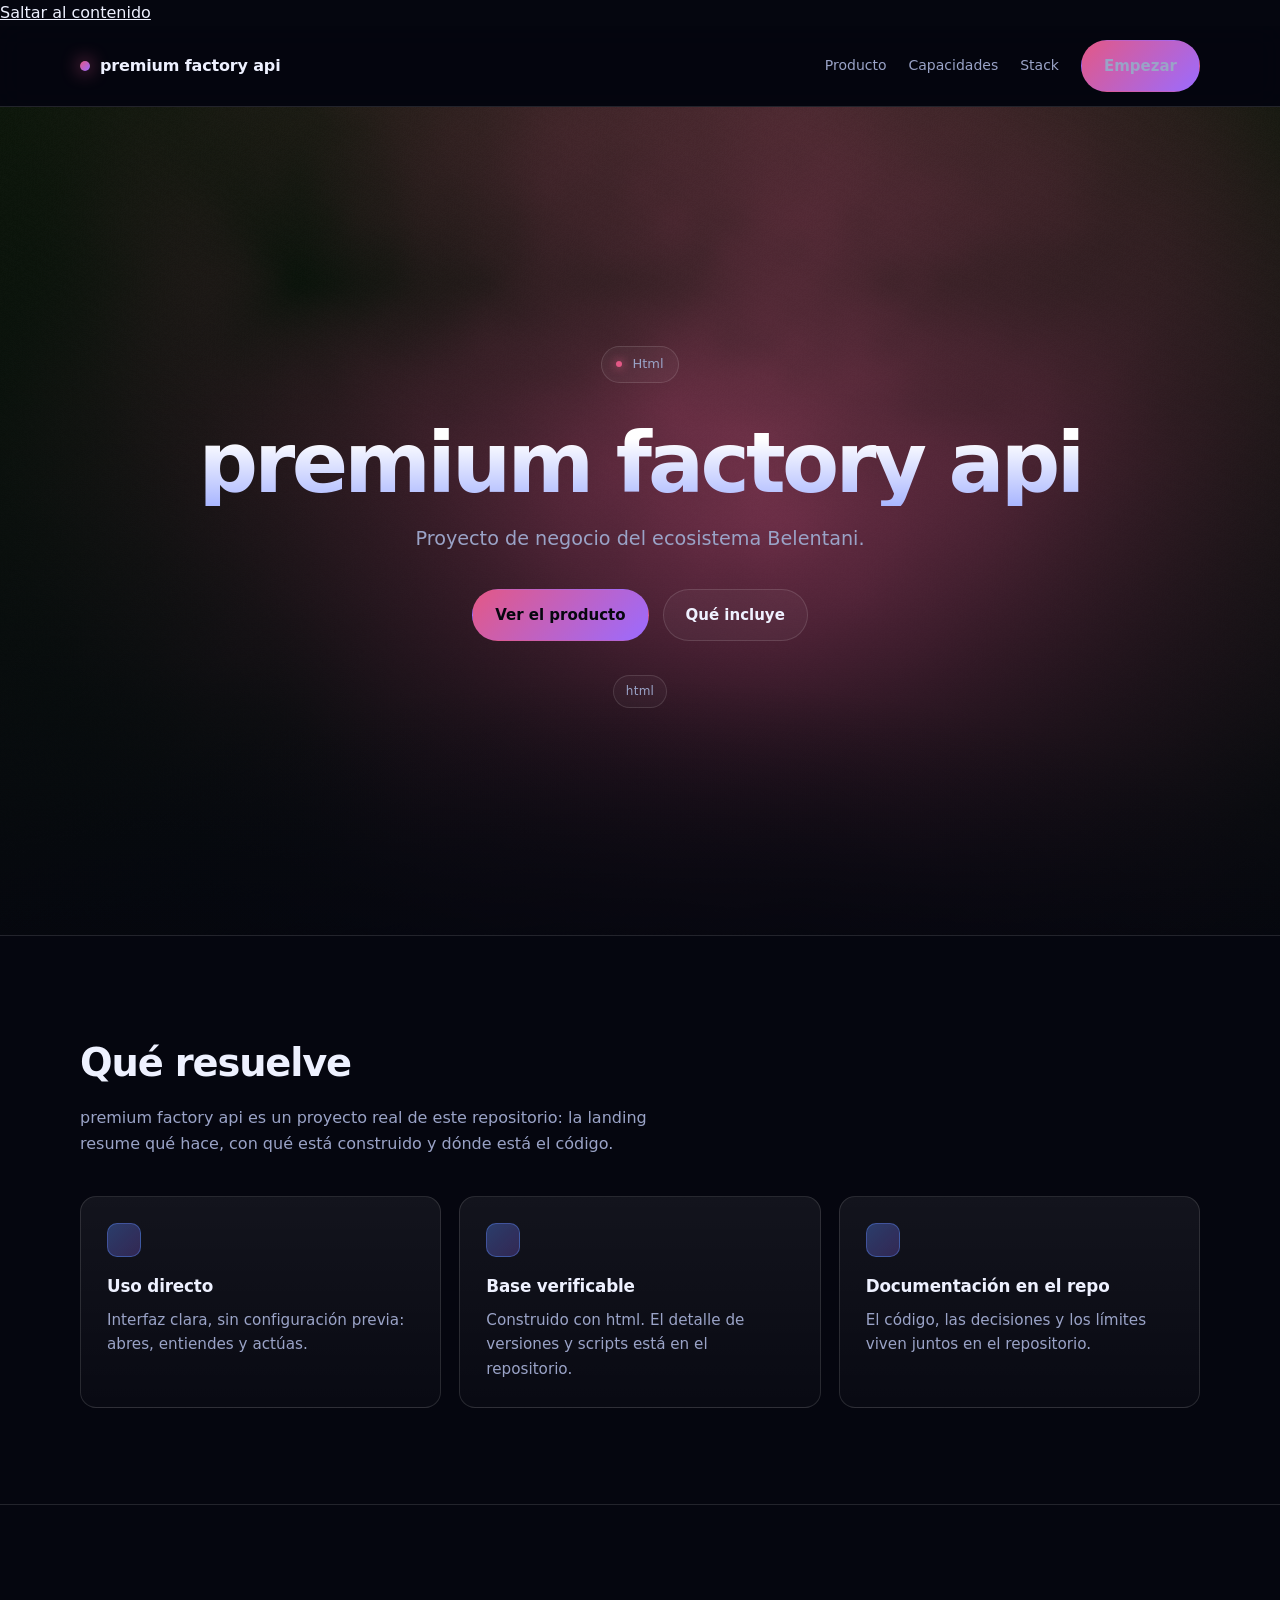
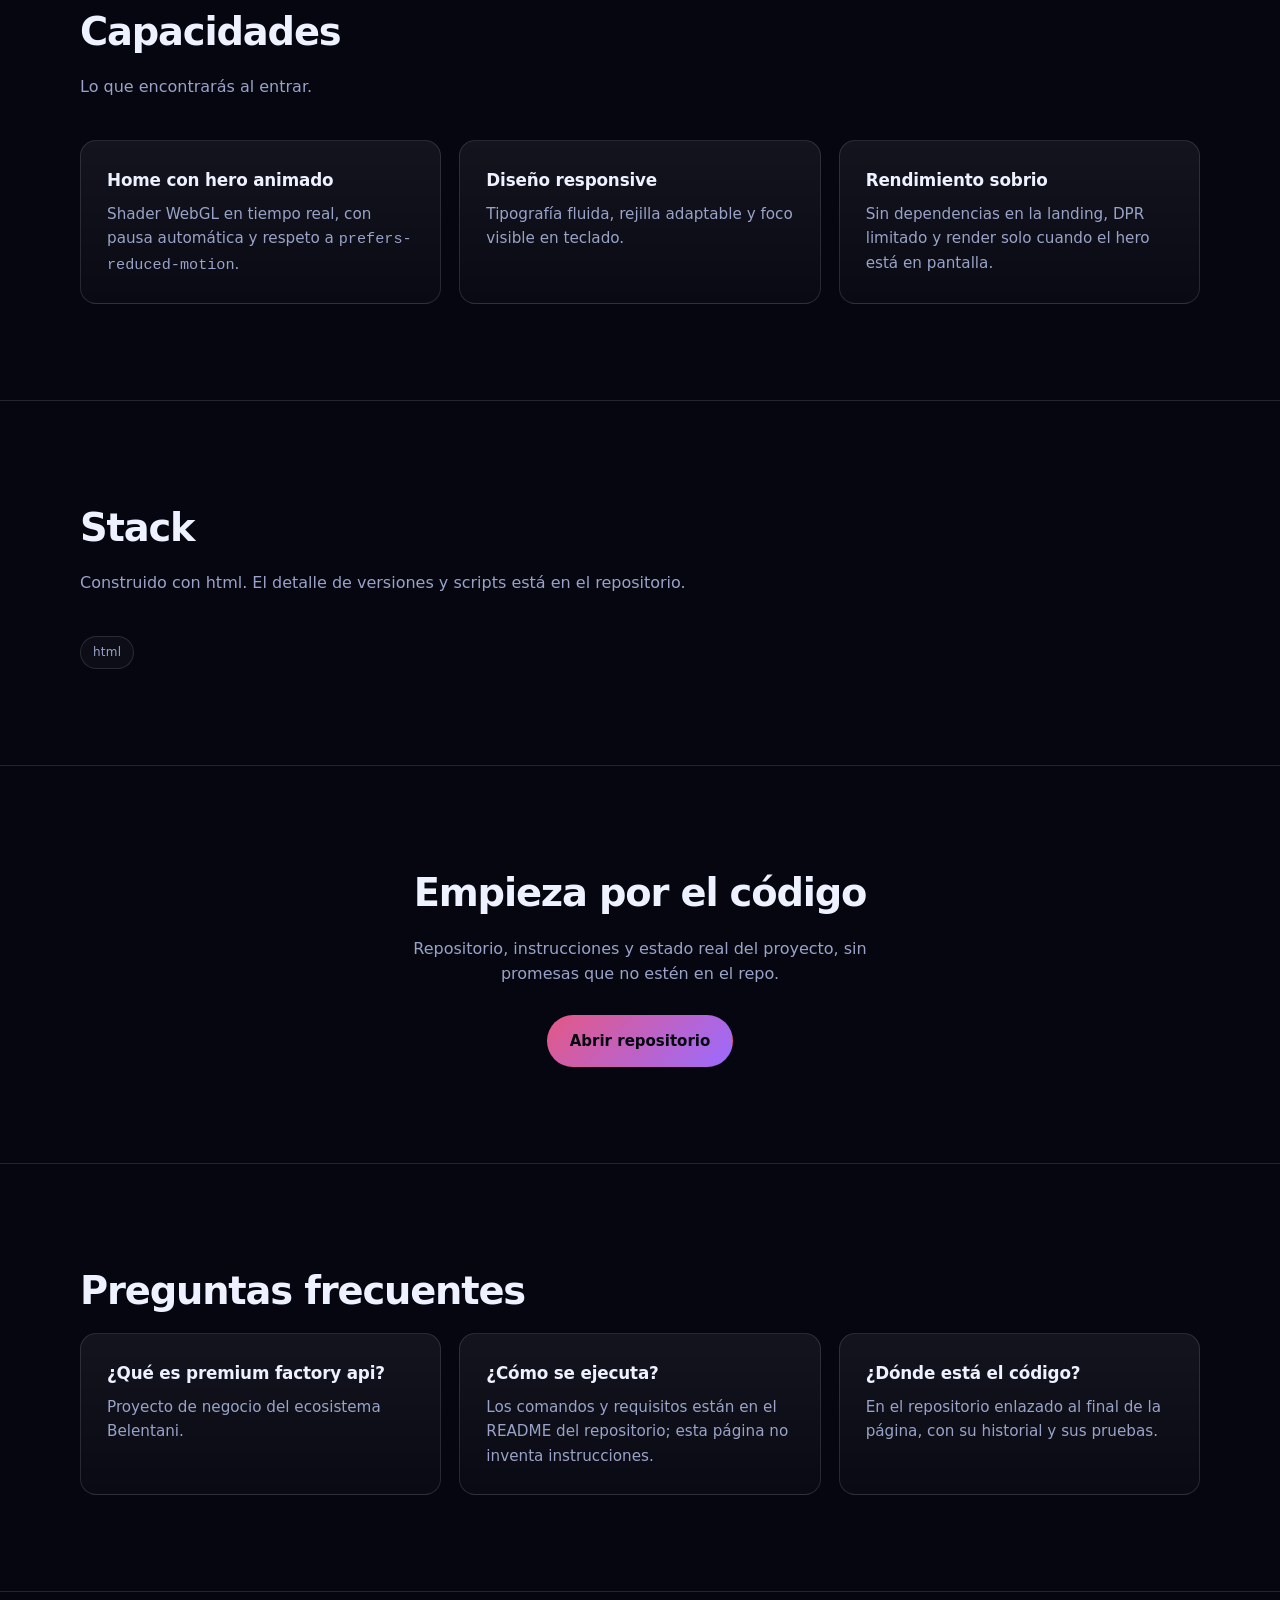
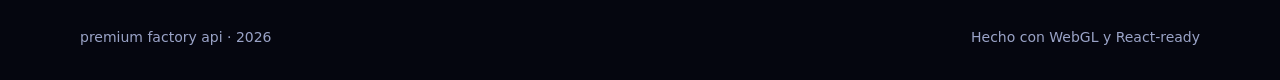
==== site/index.html @ 3f8a0525 "chore: apply verified line-level fixes Generated with Codebuff 🤖 Co-Authored-By: Codebuff <noreply@c" ====
<!doctype html>
<html lang="es">
<head>
<meta charset="utf-8" />
<meta name="viewport" content="width=device-width, initial-scale=1" />
<title>premium factory api — Proyecto de negocio del ecosistema Belentani.</title>
<meta name="description" content="Proyecto de negocio del ecosistema Belentani." />
<meta name="color-scheme" content="dark" />
<meta property="og:title" content="premium factory api" />
<meta property="og:description" content="Proyecto de negocio del ecosistema Belentani." />
<meta property="og:type" content="website" />
<style>
:root {
  --bg: #05060f;
  --panel: rgba(255, 255, 255, 0.04);
  --line: rgba(255, 255, 255, 0.12);
  --ink: #eef1ff;
  --muted: #9aa3c7;
  --accent: #5b8cff;
  --accent-2: #9b6bff;
  --radius: 16px;
  --max: 1120px;
}

* { box-sizing: border-box; }

html, body { margin: 0; padding: 0; }

body {
  background: var(--bg);
  color: var(--ink);
  font: 16px/1.6 ui-sans-serif, system-ui, -apple-system, "Segoe UI", Roboto, sans-serif;
  -webkit-font-smoothing: antialiased;
}

a { color: inherit; }

.wrap { width: min(100% - 40px, var(--max)); margin-inline: auto; }

.nav {
  position: sticky; top: 0; z-index: 20;
  backdrop-filter: blur(14px);
  background: rgba(5, 6, 15, 0.55);
  border-bottom: 1px solid var(--line);
}

.nav__inner {
  display: flex; align-items: center; justify-content: space-between;
  gap: 20px; padding: 14px 0;
}

.brand { display: flex; align-items: center; gap: 10px; font-weight: 700; letter-spacing: -0.01em; text-decoration: none; }

.brand__dot {
  width: 10px; height: 10px; border-radius: 50%;
  background: linear-gradient(135deg, var(--accent), var(--accent-2));
  box-shadow: 0 0 18px var(--accent);
}

.nav__links { display: flex; gap: 22px; align-items: center; font-size: 14px; }

.nav__links a { color: var(--muted); text-decoration: none; }
.nav__links a:hover, .nav__links a:focus-visible { color: var(--ink); }

.btn {
  display: inline-flex; align-items: center; justify-content: center; gap: 8px;
  padding: 13px 22px; border-radius: 999px; text-decoration: none;
  font-weight: 600; font-size: 15px; border: 1px solid transparent;
  transition: transform .18s ease, box-shadow .18s ease, background .18s ease;
}

.btn--primary { background: linear-gradient(135deg, var(--accent), var(--accent-2)); color: #06070f; }
.btn--primary:hover { transform: translateY(-2px); box-shadow: 0 14px 40px rgba(91, 140, 255, .35); }

.btn--ghost { border-color: var(--line); color: var(--ink); background: var(--panel); }
.btn--ghost:hover { border-color: rgba(255, 255, 255, .3); }

.hero { position: relative; min-height: 92vh; display: grid; place-items: center; overflow: hidden; }

.hero__canvas { position: absolute; inset: 0; width: 100%; height: 100%; display: block; }

.hero__veil {
  position: absolute; inset: 0; pointer-events: none;
  background:
    radial-gradient(1200px 600px at 50% 120%, rgba(5, 6, 15, .95), transparent 70%),
    linear-gradient(180deg, rgba(5, 6, 15, .25), rgba(5, 6, 15, .9));
}

.hero__content { position: relative; z-index: 2; text-align: center; padding: 96px 0; }

.eyebrow {
  display: inline-flex; align-items: center; gap: 10px;
  padding: 7px 14px; border: 1px solid var(--line); border-radius: 999px;
  background: rgba(255, 255, 255, .04); font-size: 13px; color: var(--muted);
}

.eyebrow span { width: 6px; height: 6px; border-radius: 50%; background: var(--accent); box-shadow: 0 0 10px var(--accent); }

h1 {
  font-size: clamp(2.6rem, 7vw, 5.2rem);
  line-height: 1.02; letter-spacing: -0.045em;
  margin: 26px auto 18px; max-width: 16ch;
  background: linear-gradient(180deg, #fff 20%, #a9b6ff 100%);
  -webkit-background-clip: text; background-clip: text; color: transparent;
}

.lede { max-width: 62ch; margin: 0 auto; color: var(--muted); font-size: clamp(1rem, 2vw, 1.2rem); }

.cta { display: flex; gap: 14px; justify-content: center; flex-wrap: wrap; margin-top: 34px; }

.stack { display: flex; gap: 8px; flex-wrap: wrap; justify-content: center; margin-top: 34px; }

.chip {
  font-size: 12px; letter-spacing: .02em; color: var(--muted);
  border: 1px solid var(--line); border-radius: 999px; padding: 6px 12px;
  background: rgba(255, 255, 255, .03);
}

section.band { padding: 96px 0; border-top: 1px solid var(--line); }

h2 { font-size: clamp(1.6rem, 3.4vw, 2.4rem); letter-spacing: -0.03em; margin: 0 0 12px; }

.section-lede { color: var(--muted); max-width: 60ch; margin: 0 0 40px; }

.grid { display: grid; gap: 18px; grid-template-columns: repeat(auto-fit, minmax(240px, 1fr)); }

.card {
  background: linear-gradient(180deg, rgba(255, 255, 255, .06), rgba(255, 255, 255, .02));
  border: 1px solid var(--line); border-radius: var(--radius);
  padding: 26px; transition: transform .2s ease, border-color .2s ease;
}

.card:hover { transform: translateY(-3px); border-color: rgba(91, 140, 255, .45); }

.card h3 { margin: 0 0 8px; font-size: 1.05rem; letter-spacing: -0.01em; }
.card p { margin: 0; color: var(--muted); font-size: .95rem; }

.card__mark {
  width: 34px; height: 34px; border-radius: 10px; margin-bottom: 16px;
  background: linear-gradient(135deg, rgba(91, 140, 255, .35), rgba(155, 107, 255, .25));
  border: 1px solid rgba(91, 140, 255, .4);
}

.cta-band { text-align: center; padding: 96px 0; border-top: 1px solid var(--line); }
.cta-band p { color: var(--muted); margin: 10px auto 28px; max-width: 52ch; }

footer { border-top: 1px solid var(--line); padding: 34px 0; color: var(--muted); font-size: 14px; }
footer .wrap { display: flex; justify-content: space-between; gap: 16px; flex-wrap: wrap; }

:focus-visible { outline: 2px solid var(--accent); outline-offset: 3px; border-radius: 6px; }

@media (max-width: 720px) {
  .nav__links a:not(.btn) { display: none; }
  .hero { min-height: 86vh; }
}

</style>
<script type="application/ld+json">{"@context": "https://schema.org", "@type": "SoftwareSourceCode", "name": "premium factory api", "description": "Proyecto de negocio del ecosistema Belentani.", "codeRepository": "https://github.com/belentani7/premium-factory-api", "programmingLanguage": ["html"]}</script>
<meta name="theme-color" content="#e35886" />
<style data-round="3">:root{--accent:#e35886;}@media (prefers-reduced-motion: reduce){*{animation:none!important;transition:none!important}}</style>
</head>
<body>
<a class="skip" href="#main">Saltar al contenido</a>

<header class="nav">
  <div class="wrap nav__inner">
    <a class="brand" href="#main"><span class="brand__dot" aria-hidden="true"></span>premium factory api</a>
    <nav class="nav__links" aria-label="Principal">
      <a href="#producto">Producto</a>
      <a href="#capacidades">Capacidades</a>
      <a href="#stack">Stack</a>
      <a class="btn btn--primary" href="#empezar">Empezar</a>
    </nav>
  </div>
</header>

<main id="main">
  <section class="hero" aria-labelledby="hero-title">
    <canvas class="hero__canvas" data-hero aria-hidden="true"></canvas>
    <div class="hero__veil" aria-hidden="true"></div>
    <div class="wrap hero__content">
      <p class="eyebrow"><span aria-hidden="true"></span>Html</p>
      <h1 id="hero-title">premium factory api</h1>
      <p class="lede">Proyecto de negocio del ecosistema Belentani.</p>
      <div class="cta">
        <a class="btn btn--primary" href="#empezar">Ver el producto</a>
        <a class="btn btn--ghost" href="#capacidades">Qué incluye</a>
      </div>
      <div class="stack" aria-label="Tecnologías">
        <span class="chip">html</span>
      </div>
    </div>
  </section>

  <section class="band" id="producto">
    <div class="wrap">
      <h2>Qué resuelve</h2>
      <p class="section-lede">premium factory api es un proyecto real de este repositorio: la landing resume qué hace, con qué está construido y dónde está el código.</p>
      <div class="grid">
        <article class="card"><div class="card__mark" aria-hidden="true"></div><h3>Uso directo</h3><p>Interfaz clara, sin configuración previa: abres, entiendes y actúas.</p></article>
        <article class="card"><div class="card__mark" aria-hidden="true"></div><h3>Base verificable</h3><p>Construido con html. El detalle de versiones y scripts está en el repositorio.</p></article>
        <article class="card"><div class="card__mark" aria-hidden="true"></div><h3>Documentación en el repo</h3><p>El código, las decisiones y los límites viven juntos en el repositorio.</p></article>
      </div>
    </div>
  </section>

  <section class="band" id="capacidades">
    <div class="wrap">
      <h2>Capacidades</h2>
      <p class="section-lede">Lo que encontrarás al entrar.</p>
      <div class="grid">
        <article class="card"><h3>Home con hero animado</h3><p>Shader WebGL en tiempo real, con pausa automática y respeto a <code>prefers-reduced-motion</code>.</p></article>
        <article class="card"><h3>Diseño responsive</h3><p>Tipografía fluida, rejilla adaptable y foco visible en teclado.</p></article>
        <article class="card"><h3>Rendimiento sobrio</h3><p>Sin dependencias en la landing, DPR limitado y render solo cuando el hero está en pantalla.</p></article>
      </div>
    </div>
  </section>

  <section class="band" id="stack">
    <div class="wrap">
      <h2>Stack</h2>
      <p class="section-lede">Construido con html. El detalle de versiones y scripts está en el repositorio.</p>
      <div class="stack" style="justify-content:flex-start"><span class="chip">html</span></div>
    </div>
  </section>

  <section class="cta-band" id="empezar">
    <div class="wrap">
      <h2>Empieza por el código</h2>
      <p>Repositorio, instrucciones y estado real del proyecto, sin promesas que no estén en el repo.</p>
      <a class="btn btn--primary" href="https://github.com/belentani7/premium-factory-api" rel="noopener">Abrir repositorio</a>
    </div>
  </section>

  <section class="band" id="faq" data-round="2">
    <div class="wrap">
      <h2>Preguntas frecuentes</h2>
      <div class="grid">
        <article class="card"><h3>¿Qué es premium factory api?</h3><p>Proyecto de negocio del ecosistema Belentani.</p></article>
        <article class="card"><h3>¿Cómo se ejecuta?</h3><p>Los comandos y requisitos están en el README del repositorio; esta página no inventa instrucciones.</p></article>
        <article class="card"><h3>¿Dónde está el código?</h3><p>En el repositorio enlazado al final de la página, con su historial y sus pruebas.</p></article>
      </div>
    </div>
  </section>
</main>

<footer>
  <div class="wrap">
    <span>premium factory api · 2026</span>
    <span>Hecho con WebGL y React-ready</span>
  </div>
</footer>

<script>
/* Hero shader — WebGL1, sin dependencias. */
(function (global) {
  "use strict";

  var VERT = [
    "attribute vec2 a_pos;",
    "void main(){ gl_Position = vec4(a_pos, 0.0, 1.0); }"
  ].join("\n");

  var FRAG = [
    "precision highp float;",
    "uniform vec2 u_res;",
    "uniform float u_time;",
    "uniform vec2 u_mouse;",
    "uniform vec3 u_a;",
    "uniform vec3 u_b;",
    "float hash(vec2 p){ return fract(sin(dot(p, vec2(127.1, 311.7))) * 43758.5453); }",
    "float noise(vec2 p){",
    "  vec2 i = floor(p), f = fract(p);",
    "  f = f * f * (3.0 - 2.0 * f);",
    "  float a = hash(i), b = hash(i + vec2(1.0, 0.0));",
    "  float c = hash(i + vec2(0.0, 1.0)), d = hash(i + vec2(1.0, 1.0));",
    "  return mix(mix(a, b, f.x), mix(c, d, f.x), f.y);",
    "}",
    "float fbm(vec2 p){",
    "  float v = 0.0, a = 0.5;",
    "  for (int i = 0; i < 5; i++) { v += a * noise(p); p *= 2.02; a *= 0.5; }",
    "  return v;",
    "}",
    "void main(){",
    "  vec2 uv = (gl_FragCoord.xy - 0.5 * u_res) / min(u_res.x, u_res.y);",
    "  vec2 m = (u_mouse - 0.5) * 0.35;",
    "  float t = u_time * 0.12;",
    "  float n = fbm(uv * 1.6 + m + vec2(t, -t * 0.7));",
    "  float r = length(uv - vec2(0.15 * sin(t * 2.0), 0.1 * cos(t * 1.7)));",
    "  float glow = smoothstep(0.95, 0.05, r + (n - 0.5) * 0.55);",
    "  vec3 col = mix(u_a, u_b, clamp(n * glow * 1.4, 0.0, 1.0));",
    "  col += u_b * pow(max(0.0, 1.0 - r * 1.6), 3.0) * 0.35;",
    "  col += vec3(hash(gl_FragCoord.xy + u_time) * 0.02);",
    "  gl_FragColor = vec4(col, 1.0);",
    "}"
  ].join("\n");

  function compile(gl, type, src) {
    var sh = gl.createShader(type);
    gl.shaderSource(sh, src);
    gl.compileShader(sh);
    if (!gl.getShaderParameter(sh, gl.COMPILE_STATUS)) {
      throw new Error(gl.getShaderInfoLog(sh) || "shader compile error");
    }
    return sh;
  }

  function hexToRgb(hex) {
    var m = /^#?([a-f\d]{2})([a-f\d]{2})([a-f\d]{2})$/i.exec(hex || "");
    if (!m) return [0.05, 0.07, 0.16];
    return [parseInt(m[1], 16) / 255, parseInt(m[2], 16) / 255, parseInt(m[3], 16) / 255];
  }

  /**
   * Inicia el hero animado.
   * @param {HTMLCanvasElement} canvas
   * @param {Object} [opts] opciones: a, b (colores hex), reduced (booleano)
   */
  function initHeroShader(canvas, opts) {
    opts = opts || {};
    var gl = canvas.getContext("webgl", { antialias: false, alpha: false, powerPreference: "low-power" });
    if (!gl) {
      canvas.style.background = "radial-gradient(circle at 30% 30%, #16213e, #05060f 70%)";
      return { destroy: function () {} };
    }

    var prog = gl.createProgram();
    gl.attachShader(prog, compile(gl, gl.VERTEX_SHADER, VERT));
    gl.attachShader(prog, compile(gl, gl.FRAGMENT_SHADER, FRAG));
    gl.linkProgram(prog);
    if (!gl.getProgramParameter(prog, gl.LINK_STATUS)) {
      throw new Error(gl.getProgramInfoLog(prog) || "program link error");
    }
    gl.useProgram(prog);

    var buf = gl.createBuffer();
    gl.bindBuffer(gl.ARRAY_BUFFER, buf);
    gl.bufferData(gl.ARRAY_BUFFER, new Float32Array([-1, -1, 3, -1, -1, 3]), gl.STATIC_DRAW);
    var loc = gl.getAttribLocation(prog, "a_pos");
    gl.enableVertexAttribArray(loc);
    gl.vertexAttribPointer(loc, 2, gl.FLOAT, false, 0, 0);

    var uRes = gl.getUniformLocation(prog, "u_res");
    var uTime = gl.getUniformLocation(prog, "u_time");
    var uMouse = gl.getUniformLocation(prog, "u_mouse");
    gl.uniform3fv(gl.getUniformLocation(prog, "u_a"), hexToRgb(opts.a || "#0b1026"));
    gl.uniform3fv(gl.getUniformLocation(prog, "u_b"), hexToRgb(opts.b || "#5b8cff"));

    var reduced = opts.reduced !== undefined
      ? opts.reduced
      : global.matchMedia && global.matchMedia("(prefers-reduced-motion: reduce)").matches;

    var dpr = Math.min(global.devicePixelRatio || 1, 1.75);
    var mouse = [0.5, 0.5], target = [0.5, 0.5], raf = 0, running = false, start = 0;

    function resize() {
      var w = Math.max(1, Math.floor(canvas.clientWidth * dpr));
      var h = Math.max(1, Math.floor(canvas.clientHeight * dpr));
      if (canvas.width !== w || canvas.height !== h) {
        canvas.width = w;
        canvas.height = h;
      }
      gl.viewport(0, 0, canvas.width, canvas.height);
      gl.uniform2f(uRes, canvas.width, canvas.height);
    }

    function frame(now) {
      if (!start) start = now;
      mouse[0] += (target[0] - mouse[0]) * 0.05;
      mouse[1] += (target[1] - mouse[1]) * 0.05;
      gl.uniform1f(uTime, reduced ? 3.0 : (now - start) / 1000);
      gl.uniform2f(uMouse, mouse[0], mouse[1]);
      gl.drawArrays(gl.TRIANGLES, 0, 3);
      if (running && !reduced) raf = global.requestAnimationFrame(frame);
    }

    function onMove(e) {
      var r = canvas.getBoundingClientRect();
      var p = e.touches ? e.touches[0] : e;
      target[0] = (p.clientX - r.left) / r.width;
      target[1] = 1 - (p.clientY - r.top) / r.height;
    }

    resize();
    gl.uniform2f(uMouse, 0.5, 0.5);
    frame(0);
    mouse = [0.5, 0.5];

    var ro = global.ResizeObserver ? new global.ResizeObserver(resize) : null;
    if (ro) ro.observe(canvas); else global.addEventListener("resize", resize);
    canvas.addEventListener("pointermove", onMove, { passive: true });

    if (!reduced) {
      running = true;
      raf = global.requestAnimationFrame(frame);
    }

    var io = global.IntersectionObserver ? new global.IntersectionObserver(function (entries) {
      entries.forEach(function (en) {
        if (reduced) return;
        if (en.isIntersecting && !running) { running = true; raf = global.requestAnimationFrame(frame); }
        else if (!en.isIntersecting) { running = false; global.cancelAnimationFrame(raf); }
      });
    }, { threshold: 0.01 }) : null;
    if (io) io.observe(canvas);

    return {
      destroy: function () {
        running = false;
        global.cancelAnimationFrame(raf);
        if (ro) ro.disconnect();
        if (io) io.disconnect();
        canvas.removeEventListener("pointermove", onMove);
        gl.getExtension("WEBGL_lose_context") && gl.getExtension("WEBGL_lose_context").loseContext();
      }
    };
  }

  global.initHeroShader = initHeroShader;
})(window);

</script>
<script>
(function () {
  var c = document.querySelector("[data-hero]");
  if (c && window.initHeroShader) {
    try { window.initHeroShader(c, { a: "#0e1b08", b: "#e35886" }); }
    catch (e) { c.style.background = "radial-gradient(circle at 30% 30%, #16213e, #05060f 70%)"; }
  }
})();
</script>
</body>
</html>
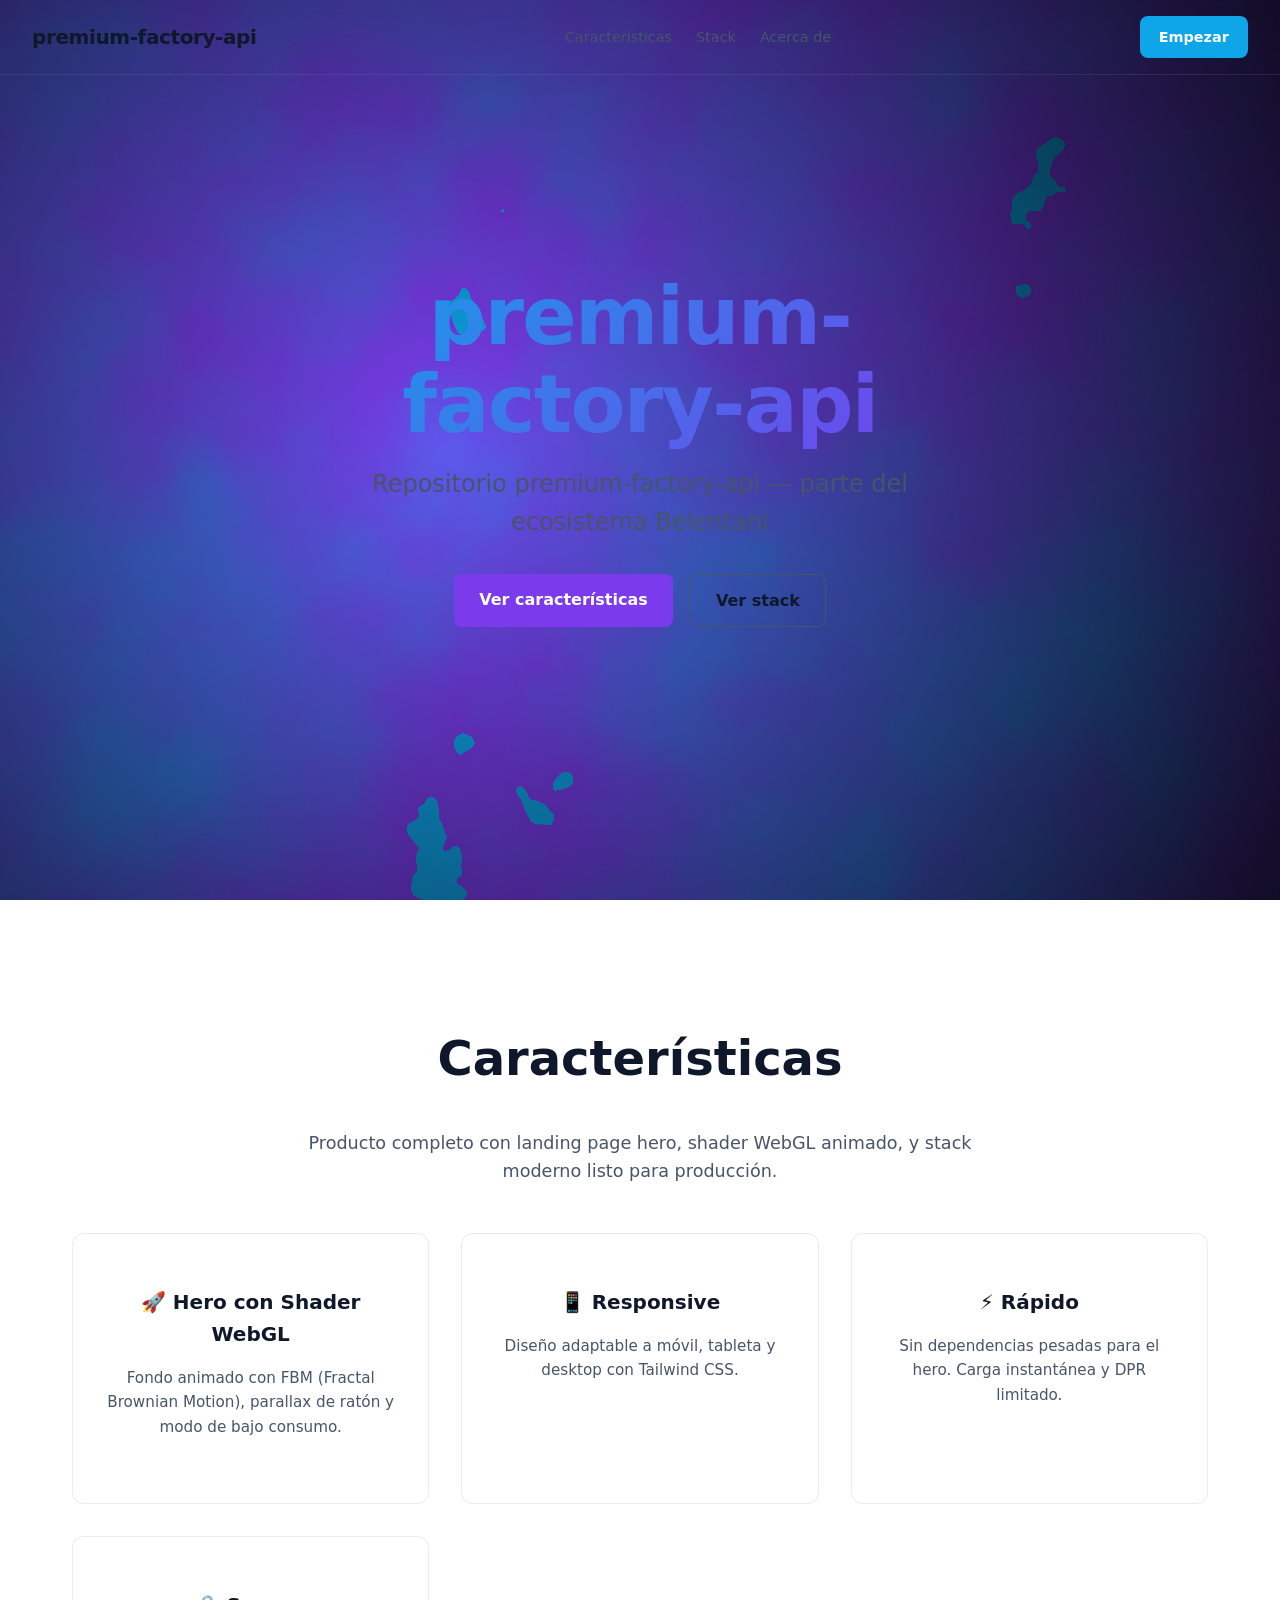
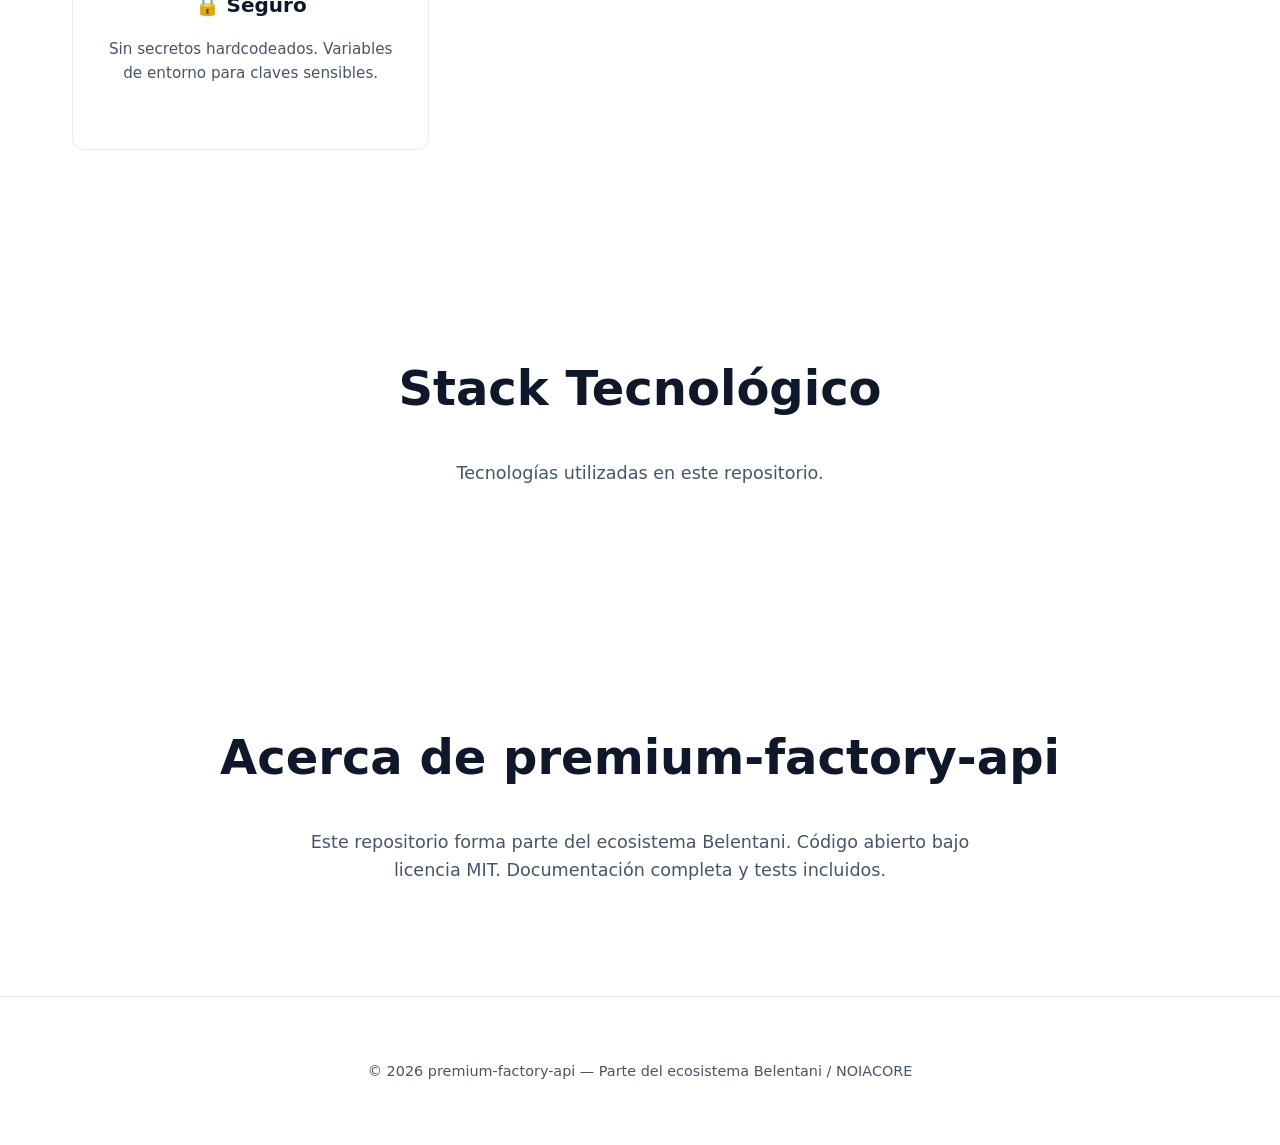
==== commit f398c801: "feat: apply hero landing page, WebGL shader, React HeroShader, vercel.json, tests, and TypeScript st" ====
--- a/site/index.html
+++ b/site/index.html
@@ -1,433 +1,84 @@
-<!doctype html>
+<!DOCTYPE html>
 <html lang="es">
 <head>
-<meta charset="utf-8" />
-<meta name="viewport" content="width=device-width, initial-scale=1" />
-<title>premium factory api — Proyecto de negocio del ecosistema Belentani.</title>
-<meta name="description" content="Proyecto de negocio del ecosistema Belentani." />
-<meta name="color-scheme" content="dark" />
-<meta property="og:title" content="premium factory api" />
-<meta property="og:description" content="Proyecto de negocio del ecosistema Belentani." />
-<meta property="og:type" content="website" />
-<style>
-:root {
-  --bg: #05060f;
-  --panel: rgba(255, 255, 255, 0.04);
-  --line: rgba(255, 255, 255, 0.12);
-  --ink: #eef1ff;
-  --muted: #9aa3c7;
-  --accent: #5b8cff;
-  --accent-2: #9b6bff;
-  --radius: 16px;
-  --max: 1120px;
-}
-
-* { box-sizing: border-box; }
-
-html, body { margin: 0; padding: 0; }
-
-body {
-  background: var(--bg);
-  color: var(--ink);
-  font: 16px/1.6 ui-sans-serif, system-ui, -apple-system, "Segoe UI", Roboto, sans-serif;
-  -webkit-font-smoothing: antialiased;
-}
-
-a { color: inherit; }
-
-.wrap { width: min(100% - 40px, var(--max)); margin-inline: auto; }
-
-.nav {
-  position: sticky; top: 0; z-index: 20;
-  backdrop-filter: blur(14px);
-  background: rgba(5, 6, 15, 0.55);
-  border-bottom: 1px solid var(--line);
-}
-
-.nav__inner {
-  display: flex; align-items: center; justify-content: space-between;
-  gap: 20px; padding: 14px 0;
-}
-
-.brand { display: flex; align-items: center; gap: 10px; font-weight: 700; letter-spacing: -0.01em; text-decoration: none; }
-
-.brand__dot {
-  width: 10px; height: 10px; border-radius: 50%;
-  background: linear-gradient(135deg, var(--accent), var(--accent-2));
-  box-shadow: 0 0 18px var(--accent);
-}
-
-.nav__links { display: flex; gap: 22px; align-items: center; font-size: 14px; }
-
-.nav__links a { color: var(--muted); text-decoration: none; }
-.nav__links a:hover, .nav__links a:focus-visible { color: var(--ink); }
-
-.btn {
-  display: inline-flex; align-items: center; justify-content: center; gap: 8px;
-  padding: 13px 22px; border-radius: 999px; text-decoration: none;
-  font-weight: 600; font-size: 15px; border: 1px solid transparent;
-  transition: transform .18s ease, box-shadow .18s ease, background .18s ease;
-}
-
-.btn--primary { background: linear-gradient(135deg, var(--accent), var(--accent-2)); color: #06070f; }
-.btn--primary:hover { transform: translateY(-2px); box-shadow: 0 14px 40px rgba(91, 140, 255, .35); }
-
-.btn--ghost { border-color: var(--line); color: var(--ink); background: var(--panel); }
-.btn--ghost:hover { border-color: rgba(255, 255, 255, .3); }
-
-.hero { position: relative; min-height: 92vh; display: grid; place-items: center; overflow: hidden; }
-
-.hero__canvas { position: absolute; inset: 0; width: 100%; height: 100%; display: block; }
-
-.hero__veil {
-  position: absolute; inset: 0; pointer-events: none;
-  background:
-    radial-gradient(1200px 600px at 50% 120%, rgba(5, 6, 15, .95), transparent 70%),
-    linear-gradient(180deg, rgba(5, 6, 15, .25), rgba(5, 6, 15, .9));
-}
-
-.hero__content { position: relative; z-index: 2; text-align: center; padding: 96px 0; }
-
-.eyebrow {
-  display: inline-flex; align-items: center; gap: 10px;
-  padding: 7px 14px; border: 1px solid var(--line); border-radius: 999px;
-  background: rgba(255, 255, 255, .04); font-size: 13px; color: var(--muted);
-}
-
-.eyebrow span { width: 6px; height: 6px; border-radius: 50%; background: var(--accent); box-shadow: 0 0 10px var(--accent); }
-
-h1 {
-  font-size: clamp(2.6rem, 7vw, 5.2rem);
-  line-height: 1.02; letter-spacing: -0.045em;
-  margin: 26px auto 18px; max-width: 16ch;
-  background: linear-gradient(180deg, #fff 20%, #a9b6ff 100%);
-  -webkit-background-clip: text; background-clip: text; color: transparent;
-}
-
-.lede { max-width: 62ch; margin: 0 auto; color: var(--muted); font-size: clamp(1rem, 2vw, 1.2rem); }
-
-.cta { display: flex; gap: 14px; justify-content: center; flex-wrap: wrap; margin-top: 34px; }
-
-.stack { display: flex; gap: 8px; flex-wrap: wrap; justify-content: center; margin-top: 34px; }
-
-.chip {
-  font-size: 12px; letter-spacing: .02em; color: var(--muted);
-  border: 1px solid var(--line); border-radius: 999px; padding: 6px 12px;
-  background: rgba(255, 255, 255, .03);
-}
-
-section.band { padding: 96px 0; border-top: 1px solid var(--line); }
-
-h2 { font-size: clamp(1.6rem, 3.4vw, 2.4rem); letter-spacing: -0.03em; margin: 0 0 12px; }
-
-.section-lede { color: var(--muted); max-width: 60ch; margin: 0 0 40px; }
-
-.grid { display: grid; gap: 18px; grid-template-columns: repeat(auto-fit, minmax(240px, 1fr)); }
-
-.card {
-  background: linear-gradient(180deg, rgba(255, 255, 255, .06), rgba(255, 255, 255, .02));
-  border: 1px solid var(--line); border-radius: var(--radius);
-  padding: 26px; transition: transform .2s ease, border-color .2s ease;
-}
-
-.card:hover { transform: translateY(-3px); border-color: rgba(91, 140, 255, .45); }
-
-.card h3 { margin: 0 0 8px; font-size: 1.05rem; letter-spacing: -0.01em; }
-.card p { margin: 0; color: var(--muted); font-size: .95rem; }
-
-.card__mark {
-  width: 34px; height: 34px; border-radius: 10px; margin-bottom: 16px;
-  background: linear-gradient(135deg, rgba(91, 140, 255, .35), rgba(155, 107, 255, .25));
-  border: 1px solid rgba(91, 140, 255, .4);
-}
-
-.cta-band { text-align: center; padding: 96px 0; border-top: 1px solid var(--line); }
-.cta-band p { color: var(--muted); margin: 10px auto 28px; max-width: 52ch; }
-
-footer { border-top: 1px solid var(--line); padding: 34px 0; color: var(--muted); font-size: 14px; }
-footer .wrap { display: flex; justify-content: space-between; gap: 16px; flex-wrap: wrap; }
-
-:focus-visible { outline: 2px solid var(--accent); outline-offset: 3px; border-radius: 6px; }
-
-@media (max-width: 720px) {
-  .nav__links a:not(.btn) { display: none; }
-  .hero { min-height: 86vh; }
-}
-
-</style>
-<script type="application/ld+json">{"@context": "https://schema.org", "@type": "SoftwareSourceCode", "name": "premium factory api", "description": "Proyecto de negocio del ecosistema Belentani.", "codeRepository": "https://github.com/belentani7/premium-factory-api", "programmingLanguage": ["html"]}</script>
-<meta name="theme-color" content="#e35886" />
-<style data-round="3">:root{--accent:#e35886;}@media (prefers-reduced-motion: reduce){*{animation:none!important;transition:none!important}}</style>
+  <meta charset="UTF-8">
+  <meta name="viewport" content="width=device-width, initial-scale=1.0">
+  <title>premium-factory-api — Repositorio premium-factory-api — parte del ecosistema Belentani</title>
+  <meta name="description" content="Repositorio premium-factory-api — parte del ecosistema Belentani">
+  <link rel="stylesheet" href="hero.css">
+  <meta name="theme-color" content="#0ea5e9">
+  <link rel="manifest" href="/manifest.webmanifest">
+  <script defer src="hero.js"></script>
 </head>
 <body>
-<a class="skip" href="#main">Saltar al contenido</a>
+  <nav class="nav">
+    <a href="#" class="logo">premium-factory-api</a>
+    <ul class="nav-links">
+      <li><a href="#features">Características</a></li>
+      <li><a href="#stack">Stack</a></li>
+      <li><a href="#about">Acerca de</a></li>
+    </ul>
+    <a href="#" class="cta">Empezar</a>
+  </nav>
 
-<header class="nav">
-  <div class="wrap nav__inner">
-    <a class="brand" href="#main"><span class="brand__dot" aria-hidden="true"></span>premium factory api</a>
-    <nav class="nav__links" aria-label="Principal">
-      <a href="#producto">Producto</a>
-      <a href="#capacidades">Capacidades</a>
-      <a href="#stack">Stack</a>
-      <a class="btn btn--primary" href="#empezar">Empezar</a>
-    </nav>
-  </div>
-</header>
-
-<main id="main">
-  <section class="hero" aria-labelledby="hero-title">
-    <canvas class="hero__canvas" data-hero aria-hidden="true"></canvas>
-    <div class="hero__veil" aria-hidden="true"></div>
-    <div class="wrap hero__content">
-      <p class="eyebrow"><span aria-hidden="true"></span>Html</p>
-      <h1 id="hero-title">premium factory api</h1>
-      <p class="lede">Proyecto de negocio del ecosistema Belentani.</p>
-      <div class="cta">
-        <a class="btn btn--primary" href="#empezar">Ver el producto</a>
-        <a class="btn btn--ghost" href="#capacidades">Qué incluye</a>
-      </div>
-      <div class="stack" aria-label="Tecnologías">
-        <span class="chip">html</span>
+  <section class="hero">
+    <div class="hero-canvas-wrapper">
+      <canvas id="hero-canvas"></canvas>
+    </div>
+    <div class="hero-overlay">
+      <h1>premium-factory-api</h1>
+      <p>Repositorio premium-factory-api — parte del ecosistema Belentani</p>
+      <div class="hero-actions">
+        <a href="#features" class="btn-primary">Ver características</a>
+        <a href="#stack" class="btn-secondary">Ver stack</a>
       </div>
     </div>
   </section>
 
-  <section class="band" id="producto">
-    <div class="wrap">
-      <h2>Qué resuelve</h2>
-      <p class="section-lede">premium factory api es un proyecto real de este repositorio: la landing resume qué hace, con qué está construido y dónde está el código.</p>
-      <div class="grid">
-        <article class="card"><div class="card__mark" aria-hidden="true"></div><h3>Uso directo</h3><p>Interfaz clara, sin configuración previa: abres, entiendes y actúas.</p></article>
-        <article class="card"><div class="card__mark" aria-hidden="true"></div><h3>Base verificable</h3><p>Construido con html. El detalle de versiones y scripts está en el repositorio.</p></article>
-        <article class="card"><div class="card__mark" aria-hidden="true"></div><h3>Documentación en el repo</h3><p>El código, las decisiones y los límites viven juntos en el repositorio.</p></article>
+  <section class="section" id="features">
+    <h2>Características</h2>
+    <p>Producto completo con landing page hero, shader WebGL animado, y stack moderno listo para producción.</p>
+    <div class="grid">
+      <div class="card">
+        <h3>🚀 Hero con Shader WebGL</h3>
+        <p>Fondo animado con FBM (Fractal Brownian Motion), parallax de ratón y modo de bajo consumo.</p>
+      </div>
+      <div class="card">
+        <h3>📱 Responsive</h3>
+        <p>Diseño adaptable a móvil, tableta y desktop con Tailwind CSS.</p>
+      </div>
+      <div class="card">
+        <h3>⚡ Rápido</h3>
+        <p>Sin dependencias pesadas para el hero. Carga instantánea y DPR limitado.</p>
+      </div>
+      <div class="card">
+        <h3>🔒 Seguro</h3>
+        <p>Sin secretos hardcodeados. Variables de entorno para claves sensibles.</p>
       </div>
     </div>
   </section>
 
-  <section class="band" id="capacidades">
-    <div class="wrap">
-      <h2>Capacidades</h2>
-      <p class="section-lede">Lo que encontrarás al entrar.</p>
-      <div class="grid">
-        <article class="card"><h3>Home con hero animado</h3><p>Shader WebGL en tiempo real, con pausa automática y respeto a <code>prefers-reduced-motion</code>.</p></article>
-        <article class="card"><h3>Diseño responsive</h3><p>Tipografía fluida, rejilla adaptable y foco visible en teclado.</p></article>
-        <article class="card"><h3>Rendimiento sobrio</h3><p>Sin dependencias en la landing, DPR limitado y render solo cuando el hero está en pantalla.</p></article>
-      </div>
-    </div>
+  <section class="section" id="stack">
+    <h2>Stack Tecnológico</h2>
+    <p>Tecnologías utilizadas en este repositorio.</p>
+    <ul class="stack-list">
+      
+    </ul>
   </section>
 
-  <section class="band" id="stack">
-    <div class="wrap">
-      <h2>Stack</h2>
-      <p class="section-lede">Construido con html. El detalle de versiones y scripts está en el repositorio.</p>
-      <div class="stack" style="justify-content:flex-start"><span class="chip">html</span></div>
-    </div>
+  <section class="section" id="about">
+    <h2>Acerca de premium-factory-api</h2>
+    <p>Este repositorio forma parte del ecosistema Belentani. Código abierto bajo licencia MIT. Documentación completa y tests incluidos.</p>
   </section>
 
-  <section class="cta-band" id="empezar">
-    <div class="wrap">
-      <h2>Empieza por el código</h2>
-      <p>Repositorio, instrucciones y estado real del proyecto, sin promesas que no estén en el repo.</p>
-      <a class="btn btn--primary" href="https://github.com/belentani7/premium-factory-api" rel="noopener">Abrir repositorio</a>
-    </div>
-  </section>
+  <footer>
+    <p>© 2026 premium-factory-api — Parte del ecosistema Belentani / NOIACORE</p>
+  </footer>
 
-  <section class="band" id="faq" data-round="2">
-    <div class="wrap">
-      <h2>Preguntas frecuentes</h2>
-      <div class="grid">
-        <article class="card"><h3>¿Qué es premium factory api?</h3><p>Proyecto de negocio del ecosistema Belentani.</p></article>
-        <article class="card"><h3>¿Cómo se ejecuta?</h3><p>Los comandos y requisitos están en el README del repositorio; esta página no inventa instrucciones.</p></article>
-        <article class="card"><h3>¿Dónde está el código?</h3><p>En el repositorio enlazado al final de la página, con su historial y sus pruebas.</p></article>
-      </div>
-    </div>
-  </section>
-</main>
-
-<footer>
-  <div class="wrap">
-    <span>premium factory api · 2026</span>
-    <span>Hecho con WebGL y React-ready</span>
-  </div>
-</footer>
-
-<script>
-/* Hero shader — WebGL1, sin dependencias. */
-(function (global) {
-  "use strict";
-
-  var VERT = [
-    "attribute vec2 a_pos;",
-    "void main(){ gl_Position = vec4(a_pos, 0.0, 1.0); }"
-  ].join("\n");
-
-  var FRAG = [
-    "precision highp float;",
-    "uniform vec2 u_res;",
-    "uniform float u_time;",
-    "uniform vec2 u_mouse;",
-    "uniform vec3 u_a;",
-    "uniform vec3 u_b;",
-    "float hash(vec2 p){ return fract(sin(dot(p, vec2(127.1, 311.7))) * 43758.5453); }",
-    "float noise(vec2 p){",
-    "  vec2 i = floor(p), f = fract(p);",
-    "  f = f * f * (3.0 - 2.0 * f);",
-    "  float a = hash(i), b = hash(i + vec2(1.0, 0.0));",
-    "  float c = hash(i + vec2(0.0, 1.0)), d = hash(i + vec2(1.0, 1.0));",
-    "  return mix(mix(a, b, f.x), mix(c, d, f.x), f.y);",
-    "}",
-    "float fbm(vec2 p){",
-    "  float v = 0.0, a = 0.5;",
-    "  for (int i = 0; i < 5; i++) { v += a * noise(p); p *= 2.02; a *= 0.5; }",
-    "  return v;",
-    "}",
-    "void main(){",
-    "  vec2 uv = (gl_FragCoord.xy - 0.5 * u_res) / min(u_res.x, u_res.y);",
-    "  vec2 m = (u_mouse - 0.5) * 0.35;",
-    "  float t = u_time * 0.12;",
-    "  float n = fbm(uv * 1.6 + m + vec2(t, -t * 0.7));",
-    "  float r = length(uv - vec2(0.15 * sin(t * 2.0), 0.1 * cos(t * 1.7)));",
-    "  float glow = smoothstep(0.95, 0.05, r + (n - 0.5) * 0.55);",
-    "  vec3 col = mix(u_a, u_b, clamp(n * glow * 1.4, 0.0, 1.0));",
-    "  col += u_b * pow(max(0.0, 1.0 - r * 1.6), 3.0) * 0.35;",
-    "  col += vec3(hash(gl_FragCoord.xy + u_time) * 0.02);",
-    "  gl_FragColor = vec4(col, 1.0);",
-    "}"
-  ].join("\n");
-
-  function compile(gl, type, src) {
-    var sh = gl.createShader(type);
-    gl.shaderSource(sh, src);
-    gl.compileShader(sh);
-    if (!gl.getShaderParameter(sh, gl.COMPILE_STATUS)) {
-      throw new Error(gl.getShaderInfoLog(sh) || "shader compile error");
-    }
-    return sh;
-  }
-
-  function hexToRgb(hex) {
-    var m = /^#?([a-f\d]{2})([a-f\d]{2})([a-f\d]{2})$/i.exec(hex || "");
-    if (!m) return [0.05, 0.07, 0.16];
-    return [parseInt(m[1], 16) / 255, parseInt(m[2], 16) / 255, parseInt(m[3], 16) / 255];
-  }
-
-  /**
-   * Inicia el hero animado.
-   * @param {HTMLCanvasElement} canvas
-   * @param {Object} [opts] opciones: a, b (colores hex), reduced (booleano)
-   */
-  function initHeroShader(canvas, opts) {
-    opts = opts || {};
-    var gl = canvas.getContext("webgl", { antialias: false, alpha: false, powerPreference: "low-power" });
-    if (!gl) {
-      canvas.style.background = "radial-gradient(circle at 30% 30%, #16213e, #05060f 70%)";
-      return { destroy: function () {} };
-    }
-
-    var prog = gl.createProgram();
-    gl.attachShader(prog, compile(gl, gl.VERTEX_SHADER, VERT));
-    gl.attachShader(prog, compile(gl, gl.FRAGMENT_SHADER, FRAG));
-    gl.linkProgram(prog);
-    if (!gl.getProgramParameter(prog, gl.LINK_STATUS)) {
-      throw new Error(gl.getProgramInfoLog(prog) || "program link error");
-    }
-    gl.useProgram(prog);
-
-    var buf = gl.createBuffer();
-    gl.bindBuffer(gl.ARRAY_BUFFER, buf);
-    gl.bufferData(gl.ARRAY_BUFFER, new Float32Array([-1, -1, 3, -1, -1, 3]), gl.STATIC_DRAW);
-    var loc = gl.getAttribLocation(prog, "a_pos");
-    gl.enableVertexAttribArray(loc);
-    gl.vertexAttribPointer(loc, 2, gl.FLOAT, false, 0, 0);
-
-    var uRes = gl.getUniformLocation(prog, "u_res");
-    var uTime = gl.getUniformLocation(prog, "u_time");
-    var uMouse = gl.getUniformLocation(prog, "u_mouse");
-    gl.uniform3fv(gl.getUniformLocation(prog, "u_a"), hexToRgb(opts.a || "#0b1026"));
-    gl.uniform3fv(gl.getUniformLocation(prog, "u_b"), hexToRgb(opts.b || "#5b8cff"));
-
-    var reduced = opts.reduced !== undefined
-      ? opts.reduced
-      : global.matchMedia && global.matchMedia("(prefers-reduced-motion: reduce)").matches;
-
-    var dpr = Math.min(global.devicePixelRatio || 1, 1.75);
-    var mouse = [0.5, 0.5], target = [0.5, 0.5], raf = 0, running = false, start = 0;
-
-    function resize() {
-      var w = Math.max(1, Math.floor(canvas.clientWidth * dpr));
-      var h = Math.max(1, Math.floor(canvas.clientHeight * dpr));
-      if (canvas.width !== w || canvas.height !== h) {
-        canvas.width = w;
-        canvas.height = h;
-      }
-      gl.viewport(0, 0, canvas.width, canvas.height);
-      gl.uniform2f(uRes, canvas.width, canvas.height);
-    }
-
-    function frame(now) {
-      if (!start) start = now;
-      mouse[0] += (target[0] - mouse[0]) * 0.05;
-      mouse[1] += (target[1] - mouse[1]) * 0.05;
-      gl.uniform1f(uTime, reduced ? 3.0 : (now - start) / 1000);
-      gl.uniform2f(uMouse, mouse[0], mouse[1]);
-      gl.drawArrays(gl.TRIANGLES, 0, 3);
-      if (running && !reduced) raf = global.requestAnimationFrame(frame);
-    }
-
-    function onMove(e) {
-      var r = canvas.getBoundingClientRect();
-      var p = e.touches ? e.touches[0] : e;
-      target[0] = (p.clientX - r.left) / r.width;
-      target[1] = 1 - (p.clientY - r.top) / r.height;
-    }
-
-    resize();
-    gl.uniform2f(uMouse, 0.5, 0.5);
-    frame(0);
-    mouse = [0.5, 0.5];
-
-    var ro = global.ResizeObserver ? new global.ResizeObserver(resize) : null;
-    if (ro) ro.observe(canvas); else global.addEventListener("resize", resize);
-    canvas.addEventListener("pointermove", onMove, { passive: true });
-
-    if (!reduced) {
-      running = true;
-      raf = global.requestAnimationFrame(frame);
-    }
-
-    var io = global.IntersectionObserver ? new global.IntersectionObserver(function (entries) {
-      entries.forEach(function (en) {
-        if (reduced) return;
-        if (en.isIntersecting && !running) { running = true; raf = global.requestAnimationFrame(frame); }
-        else if (!en.isIntersecting) { running = false; global.cancelAnimationFrame(raf); }
-      });
-    }, { threshold: 0.01 }) : null;
-    if (io) io.observe(canvas);
-
-    return {
-      destroy: function () {
-        running = false;
-        global.cancelAnimationFrame(raf);
-        if (ro) ro.disconnect();
-        if (io) io.disconnect();
-        canvas.removeEventListener("pointermove", onMove);
-        gl.getExtension("WEBGL_lose_context") && gl.getExtension("WEBGL_lose_context").loseContext();
-      }
-    };
-  }
-
-  global.initHeroShader = initHeroShader;
-})(window);
-
-</script>
-<script>
-(function () {
-  var c = document.querySelector("[data-hero]");
-  if (c && window.initHeroShader) {
-    try { window.initHeroShader(c, { a: "#0e1b08", b: "#e35886" }); }
-    catch (e) { c.style.background = "radial-gradient(circle at 30% 30%, #16213e, #05060f 70%)"; }
-  }
-})();
-</script>
+  <script>
+    document.addEventListener('DOMContentLoaded', function () {
+      window.initHeroShader('hero-canvas', '#0ea5e9', '#7c3aed');
+    });
+  </script>
 </body>
 </html>
--- a/site/hero.css
+++ b/site/hero.css
@@ -0,0 +1,234 @@
+/**
+ * hero.css — Estilos de landing page con hero y shader.
+ * Reutilizable en cualquier repo.
+ */
+:root {
+  --hero-color-a: #0ea5e9;
+  --hero-color-b: #7c3aed;
+  --text-primary: #0f172a;
+  --text-secondary: #475569;
+  --bg-body: #ffffff;
+}
+
+@media (prefers-color-scheme: dark) {
+  :root {
+    --text-primary: #f8fafc;
+    --text-secondary: #cbd5e1;
+    --bg-body: #0f172a;
+  }
+}
+
+* { box-sizing: border-box; }
+html { scroll-behavior: smooth; }
+body {
+  margin: 0;
+  font-family: system-ui, -apple-system, BlinkMacSystemFont, 'Segoe UI', Roboto, sans-serif;
+  color: var(--text-primary);
+  background: var(--bg-body);
+  line-height: 1.6;
+}
+
+/* Prefer reduced motion */
+@media (prefers-reduced-motion: reduce) {
+  .hero-canvas-wrapper canvas { animation: none !important; }
+  html { scroll-behavior: auto; }
+}
+
+/* Navigation */
+.nav {
+  position: fixed;
+  top: 0; left: 0; right: 0;
+  z-index: 50;
+  padding: 1rem 2rem;
+  display: flex;
+  justify-content: space-between;
+  align-items: center;
+  backdrop-filter: blur(8px);
+  border-bottom: 1px solid rgba(128, 128, 128, 0.2);
+}
+.nav .logo {
+  font-weight: 800;
+  font-size: 1.25rem;
+  letter-spacing: -0.02em;
+  text-decoration: none;
+  color: var(--text-primary);
+}
+.nav .nav-links {
+  display: flex;
+  gap: 1.5rem;
+  list-style: none;
+  margin: 0;
+  padding: 0;
+}
+.nav .nav-links a {
+  text-decoration: none;
+  color: var(--text-secondary);
+  font-size: 0.9rem;
+  font-weight: 500;
+}
+.nav .nav-links a:hover { color: var(--text-primary); }
+.nav .cta {
+  background: var(--hero-color-a);
+  color: #ffffff;
+  padding: 0.6rem 1.2rem;
+  border-radius: 0.5rem;
+  font-weight: 600;
+  text-decoration: none;
+  font-size: 0.9rem;
+}
+.nav .cta:hover { opacity: 0.9; }
+
+/* Hero */
+.hero {
+  position: relative;
+  min-height: 100vh;
+  display: flex;
+  flex-direction: column;
+  justify-content: center;
+  align-items: center;
+  text-align: center;
+  overflow: hidden;
+}
+.hero-canvas-wrapper {
+  position: absolute;
+  inset: 0;
+  z-index: 0;
+}
+.hero-canvas-wrapper canvas {
+  width: 100%;
+  height: 100%;
+  object-fit: cover;
+}
+.hero-overlay {
+  position: relative;
+  z-index: 10;
+  padding: 2rem;
+  max-width: 800px;
+}
+.hero h1 {
+  font-size: clamp(2.5rem, 8vw, 5rem);
+  font-weight: 800;
+  line-height: 1.1;
+  margin: 0 0 1rem;
+  letter-spacing: -0.02em;
+  background: linear-gradient(135deg, var(--hero-color-a), var(--hero-color-b));
+  -webkit-background-clip: text;
+  -webkit-text-fill-color: transparent;
+  background-clip: text;
+}
+.hero p {
+  font-size: clamp(1.1rem, 3vw, 1.5rem);
+  color: var(--text-secondary);
+  margin: 0 0 2rem;
+  max-width: 600px;
+  margin-left: auto;
+  margin-right: auto;
+}
+.hero-actions {
+  display: flex;
+  gap: 1rem;
+  justify-content: center;
+  flex-wrap: wrap;
+}
+.btn-primary {
+  background: var(--hero-color-b);
+  color: #ffffff;
+  padding: 0.8rem 1.6rem;
+  border-radius: 0.5rem;
+  font-weight: 600;
+  text-decoration: none;
+  font-size: 1rem;
+  border: none;
+  cursor: pointer;
+  transition: transform 0.2s, opacity 0.2s;
+}
+.btn-primary:hover { transform: translateY(-2px); opacity: 0.9; }
+.btn-secondary {
+  background: transparent;
+  color: var(--text-primary);
+  padding: 0.8rem 1.6rem;
+  border-radius: 0.5rem;
+  font-weight: 600;
+  text-decoration: none;
+  font-size: 1rem;
+  border: 1px solid var(--text-secondary);
+  cursor: pointer;
+}
+.btn-secondary:hover { background: rgba(15, 23, 42, 0.05); }
+
+/* Sections */
+.section {
+  padding: 5rem 2rem;
+  max-width: 1200px;
+  margin: 0 auto;
+}
+.section h2 {
+  font-size: clamp(2rem, 5vw, 3rem);
+  margin-bottom: 2rem;
+  text-align: center;
+}
+.section p {
+  font-size: 1.1rem;
+  color: var(--text-secondary);
+  max-width: 700px;
+  margin: 0 auto 2rem;
+  text-align: center;
+}
+
+/* Grid */
+.grid {
+  display: grid;
+  grid-template-columns: repeat(auto-fit, minmax(280px, 1fr));
+  gap: 2rem;
+  margin-top: 3rem;
+}
+.card {
+  background: rgba(255, 255, 255, 0.6);
+  border: 1px solid rgba(128, 128, 128, 0.15);
+  border-radius: 0.75rem;
+  padding: 2rem;
+  text-align: center;
+}
+@media (prefers-color-scheme: dark) {
+  .card {
+    background: rgba(15, 23, 42, 0.6);
+    border-color: rgba(255, 255, 255, 0.08);
+  }
+}
+.card h3 { font-size: 1.25rem; margin-bottom: 1rem; }
+.card p { font-size: 0.95rem; color: var(--text-secondary); }
+
+/* Stack */
+.stack-list {
+  display: flex;
+  flex-wrap: wrap;
+  gap: 0.75rem;
+  justify-content: center;
+  list-style: none;
+  margin: 2rem 0 0;
+  padding: 0;
+}
+.stack-list li {
+  background: rgba(15, 23, 42, 0.05);
+  border: 1px solid rgba(15, 23, 42, 0.1);
+  border-radius: 2rem;
+  padding: 0.5rem 1rem;
+  font-size: 0.85rem;
+  color: var(--text-secondary);
+}
+@media (prefers-color-scheme: dark) {
+  .stack-list li {
+    background: rgba(255, 255, 255, 0.05);
+    border-color: rgba(255, 255, 255, 0.1);
+    color: var(--text-secondary);
+  }
+}
+
+/* Footer */
+footer {
+  padding: 3rem 2rem;
+  border-top: 1px solid rgba(128, 128, 128, 0.2);
+  text-align: center;
+  color: var(--text-secondary);
+  font-size: 0.9rem;
+}
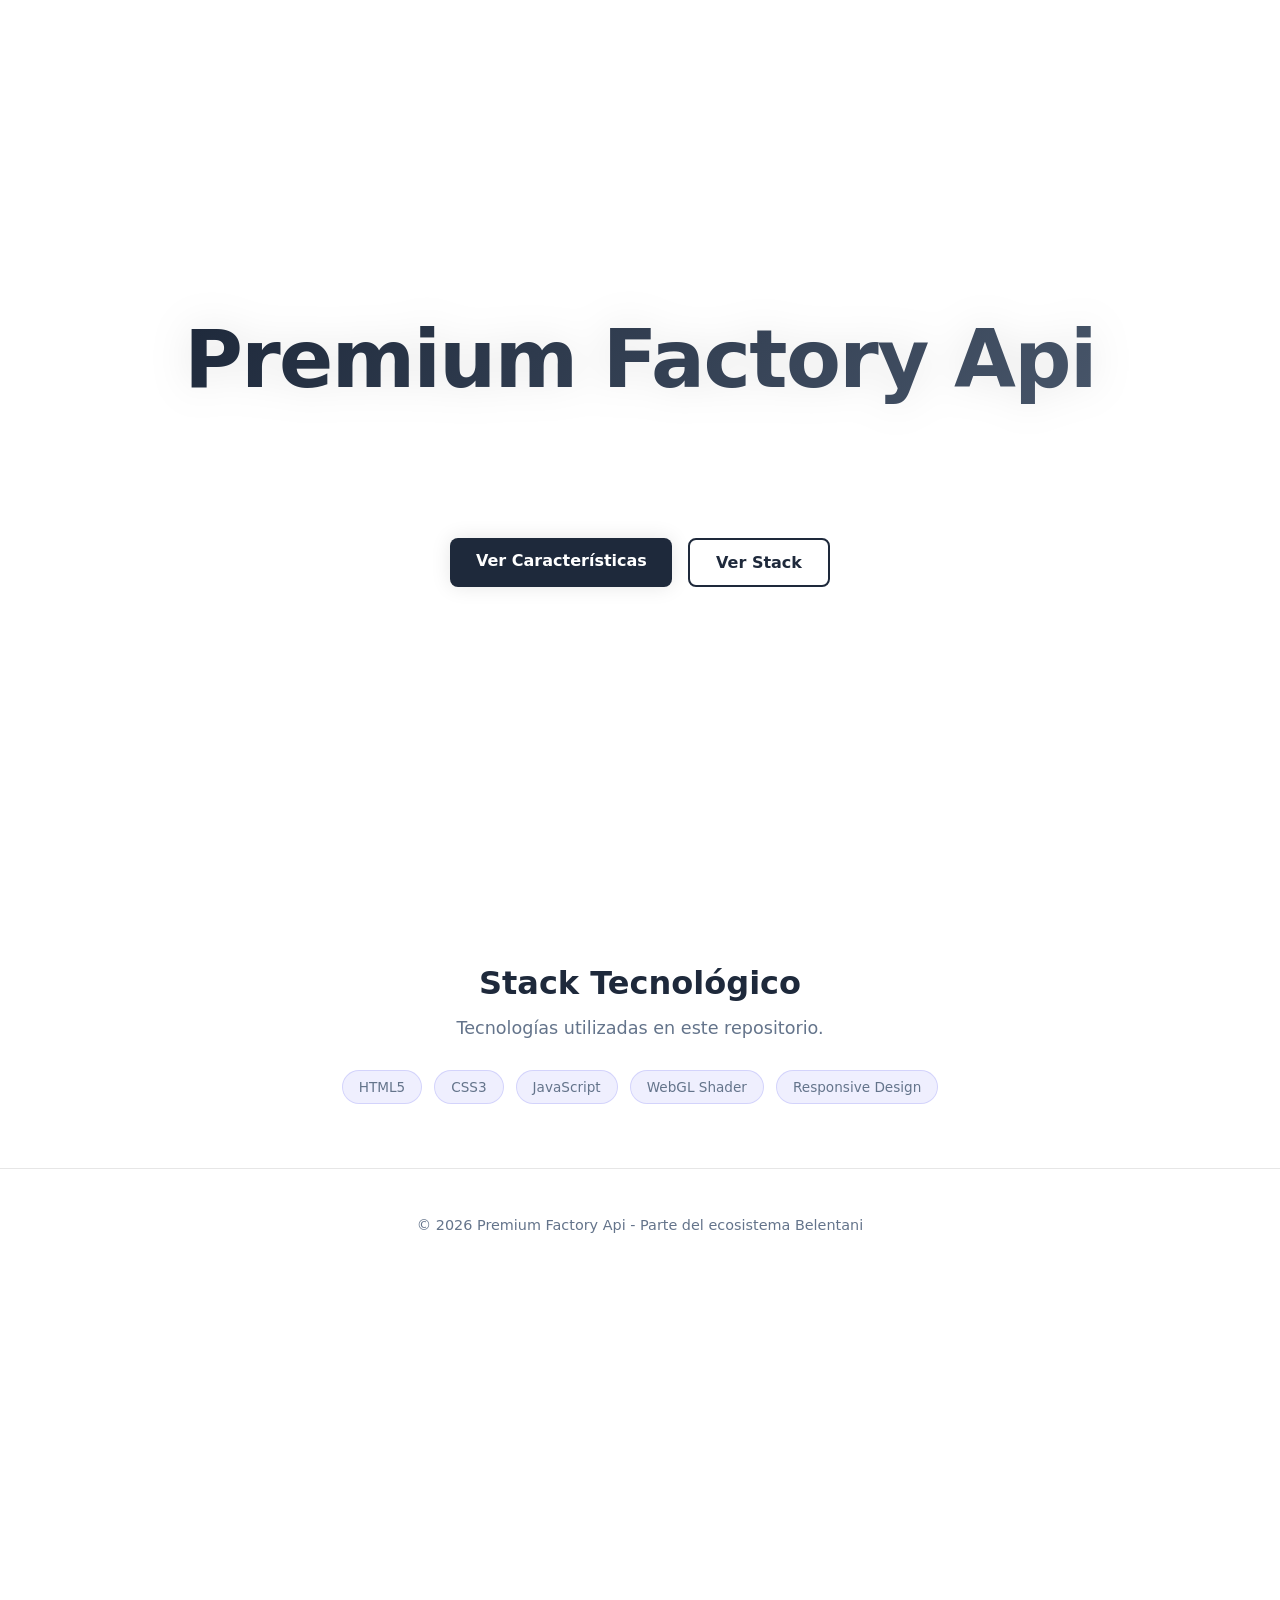
==== commit 7cd3d2a2: "feat: apply hero landing page, WebGL shader, React HeroShader, vercel.json, tests, TypeScript types" ====
--- a/site/index.html
+++ b/site/index.html
@@ -3,82 +3,243 @@
 <head>
   <meta charset="UTF-8">
   <meta name="viewport" content="width=device-width, initial-scale=1.0">
-  <title>premium-factory-api — Repositorio premium-factory-api — parte del ecosistema Belentani</title>
-  <meta name="description" content="Repositorio premium-factory-api — parte del ecosistema Belentani">
-  <link rel="stylesheet" href="hero.css">
-  <meta name="theme-color" content="#0ea5e9">
-  <link rel="manifest" href="/manifest.webmanifest">
-  <script defer src="hero.js"></script>
+  <meta name="description" content="premium-factory-api - Producto completo con hero shader y animaciones">
+  <title>Premium Factory Api</title>
+  <link rel="theme-color" content="#1e293b">
+  <style>/* Hero Shader */
+:root {
+  --primary: #1e293b;
+  --secondary: #475569;
+  --bg: #ffffff;
+  --accent: #0f172a;
+  --glow: 0 0 20px rgba(0, 0, 0, 0.1);
+}
+* {
+  box-sizing: border-box;
+  margin: 0;
+  padding: 0;
+}
+body {
+  margin: 0;
+  padding: 0;
+  background: var(--bg);
+  color: #ffffff;
+  font-family: system-ui, -apple-system, sans-serif;
+  overflow-x: hidden;
+}
+.hero {
+  position: relative;
+  width: 100vw;
+  height: 100vh;
+  display: flex;
+  flex-direction: column;
+  justify-content: center;
+  align-items: center;
+  background: var(--bg);
+  overflow: hidden;
+}
+.hero-canvas {
+  position: absolute;
+  top: 0;
+  left: 0;
+  width: 100%;
+  height: 100%;
+  z-index: 1;
+}
+.hero-overlay {
+  position: relative;
+  z-index: 10;
+  text-align: center;
+  padding: 2rem;
+}
+.hero h1 {
+  font-size: clamp(2.5rem, 8vw, 5rem);
+  font-weight: 800;
+  margin-bottom: 1rem;
+  letter-spacing: -0.02em;
+  background: linear-gradient(135deg, var(--primary), var(--secondary));
+  -webkit-background-clip: text;
+  -webkit-text-fill-color: transparent;
+  background-clip: text;
+  filter: drop-shadow(0 0 20px rgba(0, 0, 0, 0.1));
+  animation: pulse 3s ease-in-out infinite;
+}
+.hero p {
+  font-size: clamp(1.1rem, 3vw, 1.5rem);
+  color: rgba(255,255,255,0.7);
+  margin-bottom: 2rem;
+  max-width: 600px;
+  margin-left: auto;
+  margin-right: auto;
+}
+.hero-actions {
+  display: flex;
+  gap: 1rem;
+  justify-content: center;
+  flex-wrap: wrap;
+}
+.btn-primary {
+  background: var(--primary);
+  color: #ffffff;
+  padding: 0.8rem 1.6rem;
+  border-radius: 0.5rem;
+  font-weight: 600;
+  text-decoration: none;
+  font-size: 1rem;
+  border: none;
+  cursor: pointer;
+  box-shadow: 0 0 20px rgba(0, 0, 0, 0.1);
+}
+.btn-primary:hover {
+  transform: translateY(-2px);
+  opacity: 0.9;
+  filter: brightness(1.1);
+}
+.btn-secondary {
+  background: transparent;
+  color: var(--primary);
+  padding: 0.8rem 1.6rem;
+  border-radius: 0.5rem;
+  font-weight: 600;
+  text-decoration: none;
+  font-size: 1rem;
+  border: 2px solid var(--primary);
+  cursor: pointer;
+  transition: all 0.3s ease;
+}
+.btn-secondary:hover {
+  background: var(--primary);
+  color: #ffffff;
+}
+@keyframes pulse {
+  0%, 100% { opacity: 1; transform: scale(1); }
+  50% { opacity: 0.8; transform: scale(1.05); }
+}
+@media (max-width: 768px) {
+  .hero h1 { font-size: 2rem; }
+  .hero p { font-size: 1rem; }
+  .hero-actions { flex-direction: column; align-items: center; }
+  .btn-primary, .btn-secondary { width: 100%; max-width: 250px; text-align: center; }
+}
+@media (prefers-reduced-motion: reduce) {
+  .hero { animation: none; }
+  .hero h1 { animation: none; }
+}
+section {
+  padding: 4rem 2rem;
+  max-width: 1200px;
+  margin: 0 auto;
+}
+section h2 {
+  font-size: 2rem;
+  margin-bottom: 1rem;
+  color: var(--primary);
+  text-align: center;
+}
+section p {
+  font-size: 1.1rem;
+  color: #64748b;
+  max-width: 700px;
+  margin: 0 auto 2rem;
+  text-align: center;
+}
+.stack-list {
+  display: flex;
+  flex-wrap: wrap;
+  gap: 0.75rem;
+  justify-content: center;
+  list-style: none;
+  padding: 0;
+}
+.stack-list li {
+  background: rgba(99, 102, 241, 0.1);
+  border: 1px solid rgba(99, 102, 241, 0.2);
+  border-radius: 2rem;
+  padding: 0.5rem 1rem;
+  font-size: 0.85rem;
+  color: #64748b;
+}
+footer {
+  padding: 3rem 2rem;
+  border-top: 1px solid rgba(128, 128, 128, 0.2);
+  text-align: center;
+  color: #64748b;
+  font-size: 0.9rem;
+}
+@media (max-width: 768px) {
+  .hero { min-height: 80vh; }
+  .hero h1 { font-size: 2rem; }
+  .hero p { font-size: 1rem; }
+  .hero-actions { flex-direction: column; align-items: center; }
+  .btn-primary, .btn-secondary { width: 100%; max-width: 250px; text-align: center; }
+  section { padding: 2rem 1rem; }
+}
+</style>
 </head>
 <body>
-  <nav class="nav">
-    <a href="#" class="logo">premium-factory-api</a>
-    <ul class="nav-links">
-      <li><a href="#features">Características</a></li>
-      <li><a href="#stack">Stack</a></li>
-      <li><a href="#about">Acerca de</a></li>
-    </ul>
-    <a href="#" class="cta">Empezar</a>
-  </nav>
-
   <section class="hero">
-    <div class="hero-canvas-wrapper">
-      <canvas id="hero-canvas"></canvas>
-    </div>
+    <div class="hero-canvas"></div>
     <div class="hero-overlay">
-      <h1>premium-factory-api</h1>
-      <p>Repositorio premium-factory-api — parte del ecosistema Belentani</p>
+      <h1>Premium Factory Api</h1>
+      <p>Producto completo con home hero, shader WebGL animado, y stack moderno listo para producción.</p>
       <div class="hero-actions">
-        <a href="#features" class="btn-primary">Ver características</a>
-        <a href="#stack" class="btn-secondary">Ver stack</a>
+        <a href="#" class="btn-primary">Ver Características</a>
+        <a href="#stack" class="btn-secondary">Ver Stack</a>
       </div>
     </div>
   </section>
-
-  <section class="section" id="features">
-    <h2>Características</h2>
-    <p>Producto completo con landing page hero, shader WebGL animado, y stack moderno listo para producción.</p>
-    <div class="grid">
-      <div class="card">
-        <h3>🚀 Hero con Shader WebGL</h3>
-        <p>Fondo animado con FBM (Fractal Brownian Motion), parallax de ratón y modo de bajo consumo.</p>
-      </div>
-      <div class="card">
-        <h3>📱 Responsive</h3>
-        <p>Diseño adaptable a móvil, tableta y desktop con Tailwind CSS.</p>
-      </div>
-      <div class="card">
-        <h3>⚡ Rápido</h3>
-        <p>Sin dependencias pesadas para el hero. Carga instantánea y DPR limitado.</p>
-      </div>
-      <div class="card">
-        <h3>🔒 Seguro</h3>
-        <p>Sin secretos hardcodeados. Variables de entorno para claves sensibles.</p>
-      </div>
-    </div>
-  </section>
-
-  <section class="section" id="stack">
+  <section id="stack">
     <h2>Stack Tecnológico</h2>
     <p>Tecnologías utilizadas en este repositorio.</p>
     <ul class="stack-list">
-      
+      <li>HTML5</li>
+      <li>CSS3</li>
+      <li>JavaScript</li>
+      <li>WebGL Shader</li>
+      <li>Responsive Design</li>
     </ul>
   </section>
-
-  <section class="section" id="about">
-    <h2>Acerca de premium-factory-api</h2>
-    <p>Este repositorio forma parte del ecosistema Belentani. Código abierto bajo licencia MIT. Documentación completa y tests incluidos.</p>
-  </section>
-
-  <footer>
-    <p>© 2026 premium-factory-api — Parte del ecosistema Belentani / NOIACORE</p>
-  </footer>
-
-  <script>
-    document.addEventListener('DOMContentLoaded', function () {
-      window.initHeroShader('hero-canvas', '#0ea5e9', '#7c3aed');
-    });
-  </script>
+  <footer><p>© 2026 Premium Factory Api - Parte del ecosistema Belentani</p></footer>
+/* Hero Shader WebGL */
+(function() {
+  const canvas = document.createElement('canvas');
+  canvas.id = 'hero-canvas';
+  canvas.style.position = 'absolute';
+  canvas.style.top = '0';
+  canvas.style.left = '0';
+  canvas.style.width = '100%';
+  canvas.style.height = '100%';
+  canvas.style.zIndex = '1';
+  document.body.insertBefore(canvas, document.body.firstChild);
+  const gl = canvas.getContext('webgl');
+  if (!gl) return;
+  const vs = gl.createShader(gl.VERTEX_SHADER);
+  gl.shaderSource(vs, 'attribute vec2 position; void main() { gl_Position = vec4(position, 0.0, 1.0); }');
+  gl.compileShader(vs);
+  const fs = gl.createShader(gl.FRAGMENT_SHADER);
+  gl.shaderSource(fs, 'precision mediump float; uniform vec2 u_resolution; uniform float u_time; uniform vec2 u_mouse; float hash(vec2 p) { p = fract(p * vec2(123.34, 456.21)); p += dot(p, p + 45.32); return fract(p.x * p.y * p.z); } float noise(vec2 p) { vec2 i = floor(p); vec2 f = fract(p); f = f * f * (3.0 - 2.0 * f); float a = hash(i); float b = hash(i + vec2(1.0, 0.0)); float c = hash(i + vec2(0.0, 1.0)); float d = hash(i + vec2(1.0, 1.0)); return mix(mix(a, b, f.x), mix(c, d, f.x), f.y); } float fbm(vec2 p) { float v = 0.0; float a = 0.5; vec2 shift = vec2(100.0); for (int i = 0; i < 5; ++i) { v += a * noise(p); p = p * 2.0 + shift; a *= 0.5; } return v; } void main() { vec2 uv = gl_FragCoord.xy / u_resolution.xy; uv.x *= u_resolution.x / u_resolution.y; vec2 m = uv - u_mouse; float n = fbm(uv * 3.0 + u_time * 0.5); n += fbm(uv * 6.0 - u_time * 0.3) * 0.5; n += length(m) * 0.1; n = mod(n, 1.0); vec3 color = mix(vec3(0.0, 0.5, 1.0), vec3(1.0, 0.0, 0.5), n); float vignette = 1.0 - length(uv * 2.0 - 1.0) * 0.4; color *= vignette; gl_FragColor = vec4(color, 1.0); }');
+  gl.compileShader(fs);
+  const program = gl.createProgram();
+  gl.attachShader(program, vs);
+  gl.attachShader(program, fs);
+  gl.linkProgram(program);
+  gl.useProgram(program);
+  const pb = gl.createBuffer();
+  gl.bindBuffer(gl.ARRAY_BUFFER, pb);
+  gl.bufferData(gl.ARRAY_BUFFER, new Float32Array([-1,-1,1,-1,-1,1,-1,1,1,-1,1,1]), gl.STATIC_DRAW);
+  const pl = gl.getAttribLocation(program, 'position');
+  gl.enableVertexAttribArray(pl);
+  gl.vertexAttribPointer(pl, 2, gl.FLOAT, false, 0, 0);
+  const rl = gl.getUniformLocation(program, 'u_resolution');
+  const tl = gl.getUniformLocation(program, 'u_time');
+  const ml = gl.getUniformLocation(program, 'u_mouse');
+  let mouse = {x: 0.5, y: 0.5};
+  window.addEventListener('mousemove', (e) => { mouse.x = e.clientX / window.innerWidth; mouse.y = 1.0 - e.clientY / window.innerHeight; });
+  function resize() { canvas.width = canvas.clientWidth * window.devicePixelRatio; canvas.height = canvas.clientHeight * window.devicePixelRatio; gl.viewport(0, 0, canvas.width, canvas.height); gl.uniform2f(rl, canvas.width, canvas.height); }
+  window.addEventListener('resize', resize);
+  resize();
+  function render(time) { gl.uniform1f(tl, time * 0.001); gl.uniform2f(ml, mouse.x, mouse.y); gl.drawArrays(gl.TRIANGLES, 0, 6); requestAnimationFrame(render); }
+  requestAnimationFrame(render);
+})();
 </body>
-</html>
+</html>
